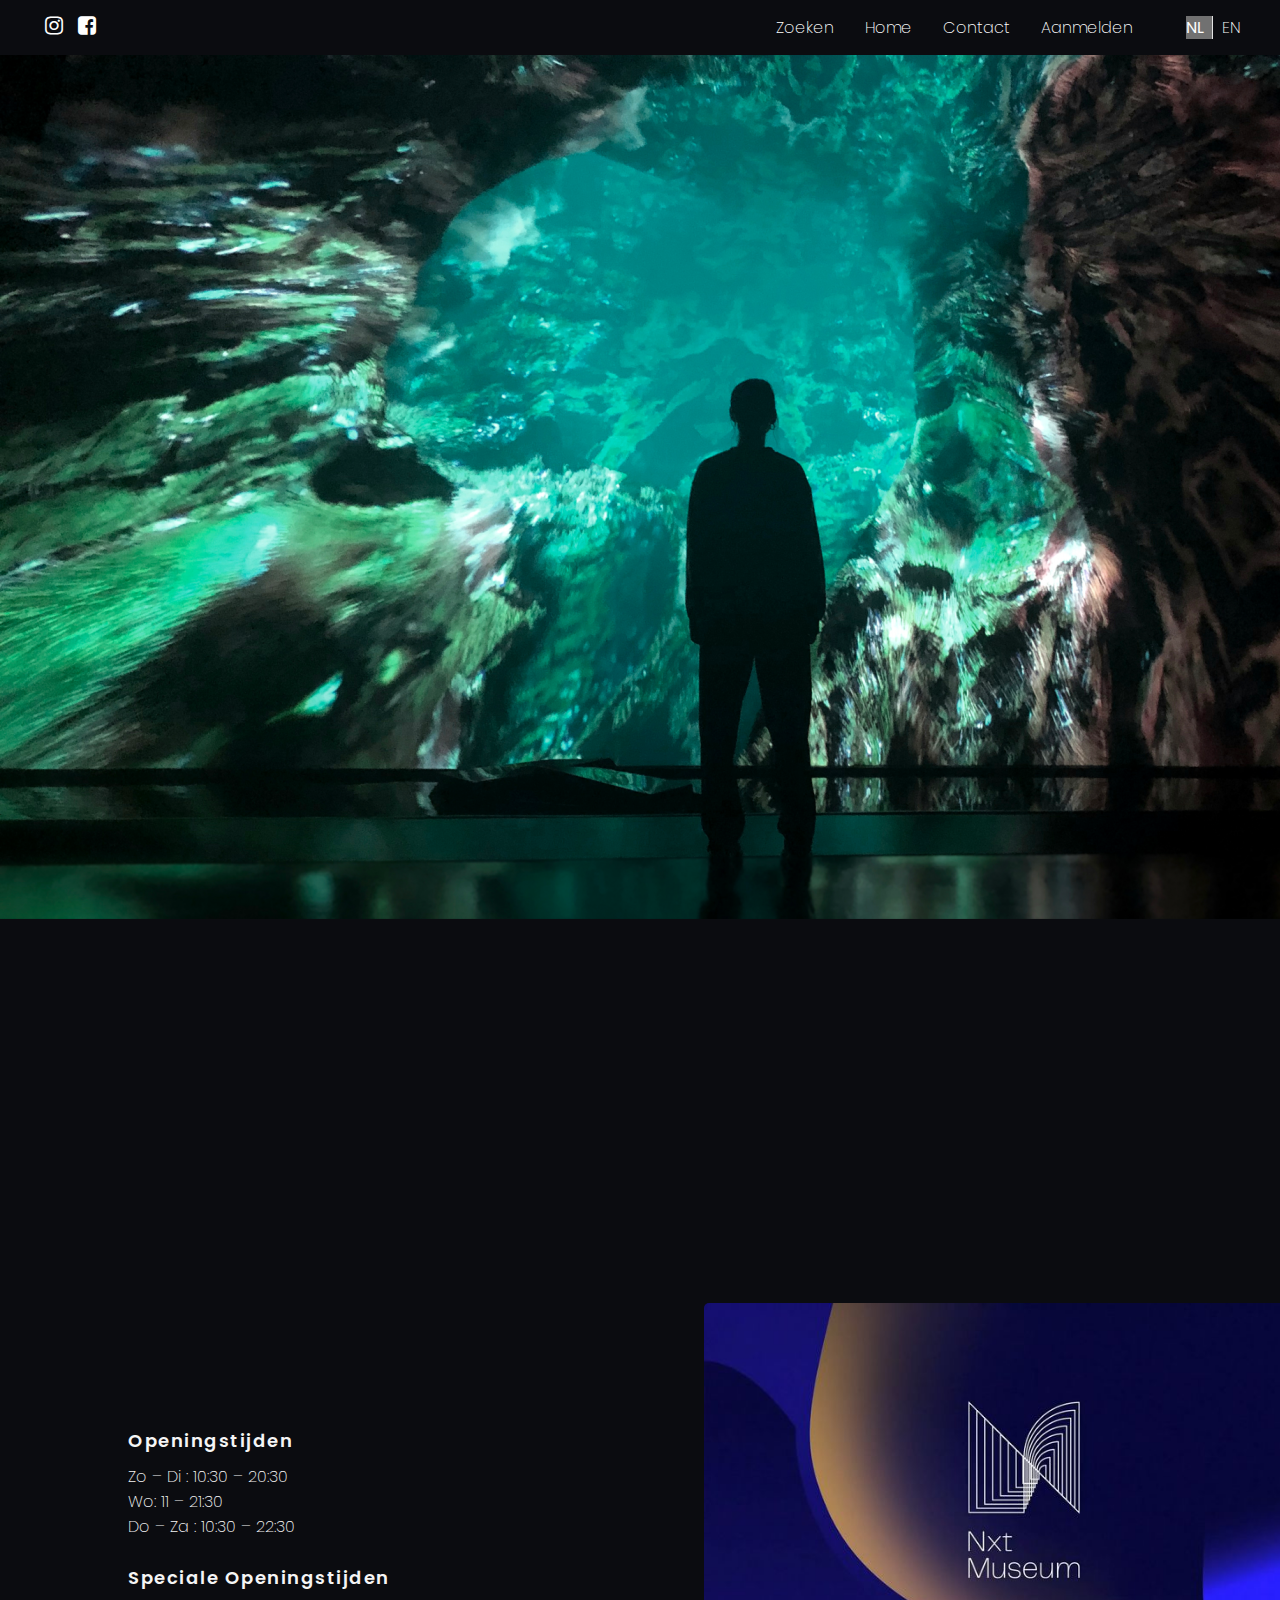
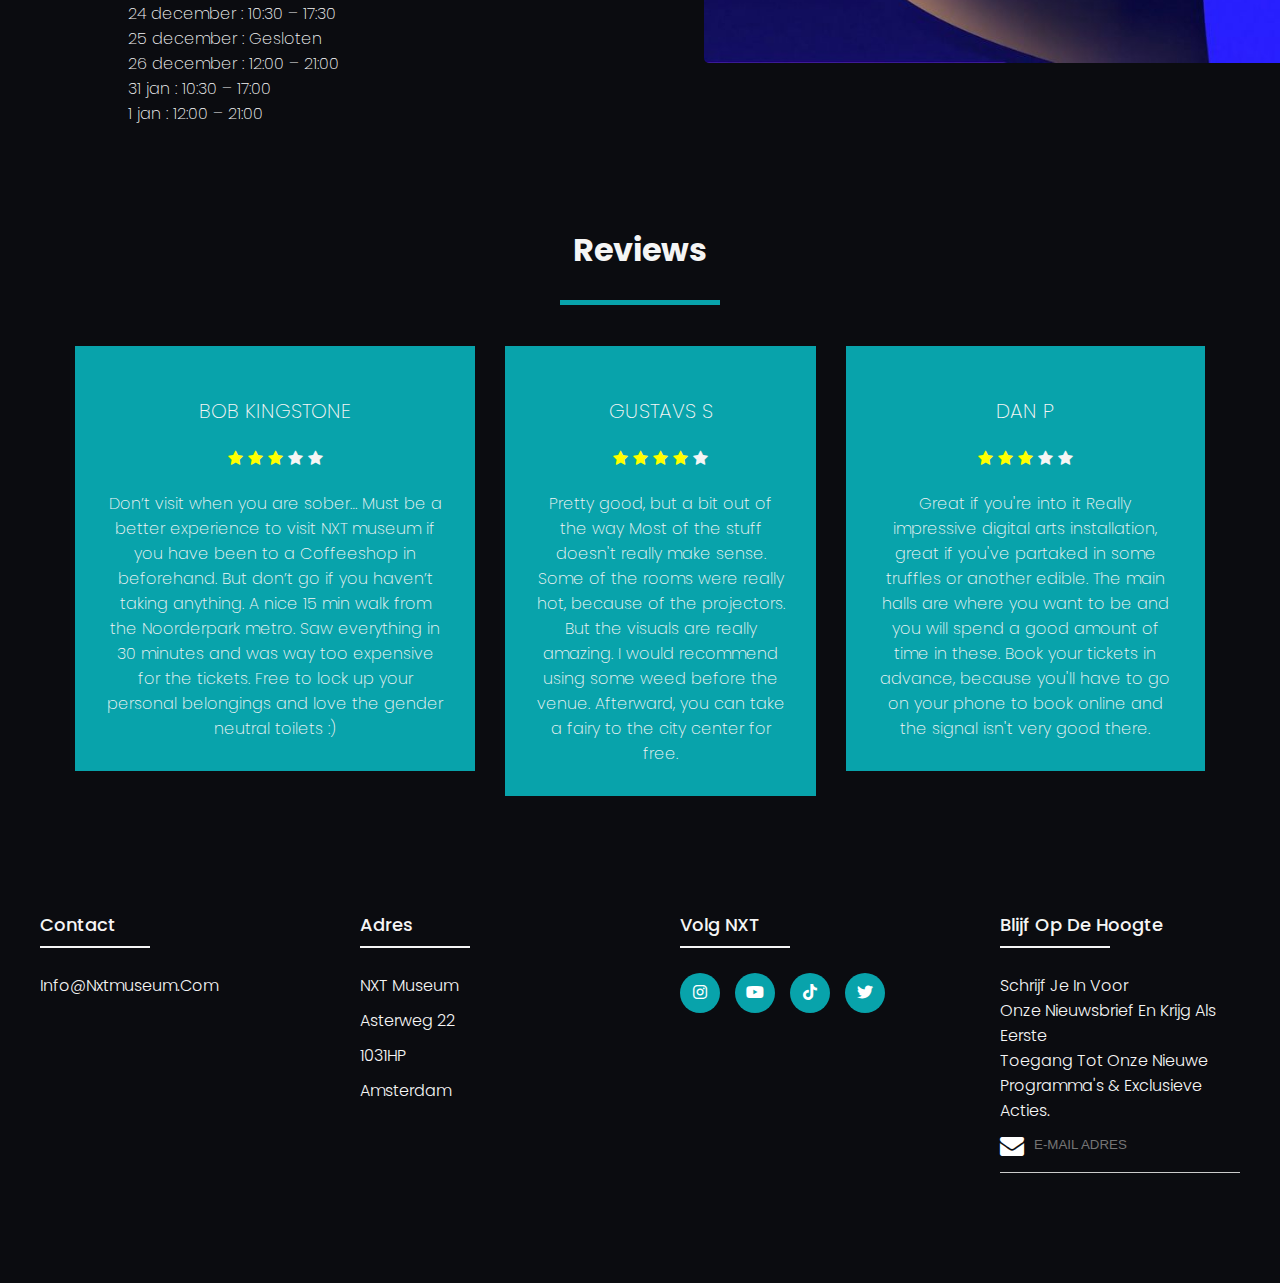
==== web god/index.html @ e5805690 "Reboot_OLD_PROGRESS_AND_NEW" ====
<!DOCTYPE html>
<html lang="en">

<head>
    <meta charset="UTF-8">
    <meta name="viewport" content="width=device-width, initial-scale=1.0">
    <link rel="stylesheet" href="https://cdnjs.cloudflare.com/ajax/libs/font-awesome/4.7.0/css/font-awesome.min.css"
        integrity="sha512-SfTiTlX6kk+qitfevl/7LibUOeJWlt9rbyDn92a1DqWOw9vWG2MFoays0sgObmWazO5BQPiFucnnEAjpAB+/Sw=="
        crossorigin="anonymous" referrerpolicy="no-referrer" />
    <link rel="preconnect" href="https://fonts.googleapis.com">
    <link rel="preconnect" href="https://fonts.gstatic.com" crossorigin>
    <link href="https://fonts.googleapis.com/css2?family=Poppins:wght@100;200;300;400;500&family=Righteous&display=swap"
        rel="stylesheet">
    <script src="https://cdnjs.cloudflare.com/ajax/libs/jquery/3.7.1/jquery.min.js"
        integrity="sha512-v2CJ7UaYy4JwqLDIrZUI/4hqeoQieOmAZNXBeQyjo21dadnwR+8ZaIJVT8EE2iyI61OV8e6M8PP2/4hpQINQ/g=="
        crossorigin="anonymous" referrerpolicy="no-referrer"></script>
    <link rel="stylesheet" href="https://cdnjs.cloudflare.com/ajax/libs/font-awesome/6.5.1/css/all.min.css">
    <link rel="stylesheet" href="https://cdnjs.cloudflare.com/ajax/libs/font-awesome/4.7.0/css/font-awesome.min.css">
    <link rel="stylesheet" href="style.css">

    <title>Navigatie</title>
</head>

<body>
    <header>
        <nav id="taskbar">
            <div class="socials">
                <ul>
                    <li><a href="#"><i class="icon fa fa-instagram" aria-hidden="true"></i></a></li>
                    <li><a href="#"><i class="icon fa fa-facebook-square" aria-hidden="true"></i></a></li>
                </ul>
            </div>
            <div class="menu">
                <ul>
                    <li><a data-lang="0" href="#">Zoeken</a></li>
                    <li><a data-lang="1" href="#">Home</a></li>
                    <li><a data-lang="2" href="#">Contact</a></li>
                    <li><a data-lang="3" href="#">Aanmelden</a></li>
                </ul>
                <div class="language-switcher">
                    <span class="lang active">NL</span>
                    <span class="lang">EN</span>
                </div>
            </div>
        </nav>
        <div id="slideshow">
            <img class="slide" src="img/nxt.jpg" alt="Slide 1">
            <img class="slide" src="img/studioirma_diamondmatrix.jpg" alt="Slide 2">
            <img class="slide" src="img/nxt2.jpg" alt="Slide 3">
            <!-- Add more images as needed -->
        </div>
    </header>
    <section class="geschiedenis">
        <img src="img/Nxt-Museum-Portfolio-1536x864.png" alt="Super coole ruimte kamer aquarium dinges">
        <div class="geschiedenis-tekst">
            <h3>NXT geschiedenis</h3>
            <p>Nxt Museum, opgericht door de jonge ondernemer Merel van Helsdingen, exposeert grootschalige
                kunstinstallaties, die worden ontwikkeld vanuit interdisciplinaire samenwerkingen tussen gevestigde en
                opkomende kunstenaars, ontwerpers, technici, muzikanten en wetenschappers</p>
        </div>
    </section>

    <script src="app.js"></script>
    <section class="tijdeninfo">
        <img id="foto1" src="img/nxt opening.jpg">
        <article class="tijden">
            <h2>Openingstijden </h2>
            <p>
                Zo – Di : 10:30 – 20:30 <br>
                Wo: 11 – 21:30 <br>
                Do – Za : 10:30 – 22:30
            </p> <br>
            <h2>Speciale Openingstijden</h2>
            <p>
                24 december : 10:30 – 17:30<br>
                25 december : Gesloten<br>
                26 december : 12:00 – 21:00<br>
                31 jan : 10:30 – 17:00<br>
                1 jan : 12:00 – 21:00
            </p>
        </article>
    </section>
    <div class="reviews">
        <div class="inner">
            <h1>Reviews</h1>
            <div class="border"></div>

            <section class="reviews-container">
                <div class="row">
                    <div class="col">
                        <div class="review">
                            <div class="name">Bob kingstone</div>
                            <div class="stars">
                                <span class="fa fa-star checked"></span>
                                <span class="fa fa-star checked"></span>
                                <span class="fa fa-star checked"></span>
                                <span class="fa fa-star"></span>
                                <span class="fa fa-star"></span>
                            </div>
                            <p>Don’t visit when you are sober…
                                Must be a better experience to visit NXT museum if you have been to a Coffeeshop in
                                beforehand. But don’t go if you haven’t taking anything. A nice 15 min walk from the
                                Noorderpark metro. Saw everything in 30 minutes and was way too expensive for the
                                tickets.
                                Free to lock up your personal belongings and love the gender neutral toilets :)
                            </p>
                        </div>
                    </div>
                </div>

                <div class="row">
                    <div class="col">
                        <div class="review">
                            <div class="name">Gustavs s </s></div>
                            <div class="stars">
                                <span class="fa fa-star checked"></span>
                                <span class="fa fa-star checked"></span>
                                <span class="fa fa-star checked"></span>
                                <span class="fa fa-star checked"></span>
                                <span class="fa fa-star"></span>
                            </div>
                            <p>Pretty good, but a bit out of the way
                                Most of the stuff doesn't really make sense. Some of the rooms were really hot, because
                                of
                                the projectors. But the visuals are really amazing. I would recommend using some weed
                                before the venue. Afterward, you can take a fairy to the city center for free.</p>
                        </div>
                    </div>
                </div>

                <div class="row">
                    <div class="col">
                        <div class="review">
                            <div class="name">Dan P</div>
                            <div class="stars">
                                <span class="fa fa-star checked"></span>
                                <span class="fa fa-star checked"></span>
                                <span class="fa fa-star checked"></span>
                                <span class="fa fa-star"></span>
                                <span class="fa fa-star"></span>
                            </div>
                            <p>Great if you're into it
                                Really impressive digital arts installation, great if you've partaked in some truffles
                                or another
                                edible. The main halls are where you want to be and you will spend a good amount of time
                                in
                                these. Book your tickets in advance, because you'll have to go on your phone to book
                                online
                                and the signal isn't very good there. </p>
                        </div>
                    </div>
                </div>
            </section>
        </div>
    </div>
    
    <footer class="footer">
        <div class="footer">
            <div class="rowr">
                <div class="footer-col">
                    <h4>Contact</h4>
                    <ul>
                        <li><a href="#">info@nxtmuseum.com</a></li>
                    </ul>
                </div>
                <div class="footer-col">
                    <h4>Adres</h4>
                    <ul>
                        <li><a href="#">NXT Museum</a></li>
                        <li><a href="#">Asterweg 22</a></li>
                        <li><a href="#">1031HP</a></li>
                        <li><a href="#">Amsterdam</a></li>
                    </ul>
                </div>
                <div class="footer-col">
                    <h4>Volg NXT </h4>
                    <div class="social-links">
                        <a href="https://www.instagram.com/nxtmuseum/" target="_blank"> <i
                                class="fab  fa-instagram"></i></a>
                        <a href="https://www.youtube.com/channel/UC1Afhs22rJqLfblV4GOpFTA" target="_blank"> <i
                                class="fab fa-youtube"></i></a>
                        <a href="https://www.tiktok.com/@nxtmuseum?" target="_blank"> <i class="fab fa-tiktok"></i></a>
                        <a href="https://twitter.com/nxtmuseum" target="_blank"> <i class="fab fa-twitter"></i></a>
                    </div>
                </div>
                <div class="footer-col">
                    <h4>Blijf op de hoogte</h4>
                    <ul>
                        <li><a href="#">Schrijf je in voor <br>
                                onze nieuwsbrief en krijg als eerste <br>
                                toegang tot onze nieuwe
                                programma's & exclusieve acties.</a></li>
                        <form>
                            <i style="font-size:24px" class="fa">&#xf0e0;</i>
                            <input type="email" placeholder="E-MAIL ADRES" required>
                        </form>
                    </ul>
                </div>
            </div>
        </div>
        
    </footer>
</body>



</html>
---- web god/style.css ----
* {
    padding: 0;
    margin: 0;
    box-sizing: border-box;
}
body {
    font-family: 'Poppins', sans-serif;
    font-weight: 200;
    background-color: #0B0C10;
}
  #slideshow {
    max-width: 100%;
    margin: 0;
    width: 100%;
  }
  
  .slide {
    display: none;
    width: 100%;
    height: 500px;
  }
nav {
    width: 100%;
    display: flex;
    justify-content: space-between;
    align-items: center;
    background-color: #0B0C10;
    padding: 10px 40px;
    
}
.menu {
    display: flex; 
    align-items: center;
}
.socials li,
.menu li {
    display: inline-block;
    list-style: none;
    margin: 5px;
}
.menu li a {
    text-decoration: none;
    font-size: 16px;
    color: #fff;
    cursor: pointer;
    padding: 4px 8px;
    border-radius: 3px;
    transition: background-color .1s ease-in-out;
}
.menu li a:hover {
    background-color: #2a4c89;
}
.icon {
    font-size: 21px;
    color: #fff;
    cursor: pointer;
}
.language-switcher {
    margin-left: 40px;
    color: #fff;
}
.language-switcher span.active {
    font-weight: 400;
}
.language-switcher span {
    cursor: pointer;
}
.language-switcher span:nth-child(1) {
   border-right: 1px solid rgb(227, 227, 227);
   padding-right: 8px;
   margin-right: 4px;
}
.content {
    padding: 100px 0;
    margin: 50px auto 0 auto;
    width: 80%;
    background-color: #45a29e;
  }
  .sticky {
    position: fixed;
    top: 0;
    width: 100%;
  }
  
  .progress-bar {
    width: 0;
    height: 3px;
    background-color: #45a29e
    ; 
    position: fixed;
    top: 50px;
    left: 0;
    z-index: 1000;
    transition: width 0.3s ease;
}
* {box-sizing:border-box}
.slideshow-container {
  max-width: 1000px;
  position: relative;
  margin: auto;
}
.mySlides {
  display: none;
}
.prev, .next {
  cursor: pointer;
  position: absolute;
  top: 50%;
  width: auto;
  margin-top: -22px;
  padding: 16px;
  color: white;
  font-weight: bold;
  font-size: 18px;
  transition: 0.6s ease;
  border-radius: 0 3px 3px 0;
  user-select: none;
}
.next {
  right: 0;
  border-radius: 3px 0 0 3px;
}
.prev:hover, .next:hover {
  background-color: rgba(0,0,0,0.8);
}
.text {
  color: #f2f2f2;
  font-size: 15px;
  padding: 8px 12px;
  position: absolute;
  bottom: 8px;
  width: 100%;
  text-align: center;
}
.numbertext {
  color: #f2f2f2;
  font-size: 12px;
  padding: 8px 12px;
  position: absolute;
  top: 0;
}
.dot {
  cursor: pointer;
  height: 15px;
  width: 15px;
  margin: 0 2px;
  background-color: #bbb;
  border-radius: 50%;
  display: inline-block;
  transition: background-color 0.6s ease;
}
.active, .dot:hover {
  background-color: #717171;
}
.fade {
  animation-name: fade;
  animation-duration: 1.5s;
}
@keyframes fade {
  from {opacity: .4}
  to {opacity: 1}
}

.tijden {
  margin-left: 10vw;
  width: 100%;
  margin-top: -19vw;
  color: whitesmoke;
}

.tijden h2 {
  font-size: 18px;
  letter-spacing: 1.5px;
  font-weight: 600;
  margin-bottom: 10px;
  color: whitesmoke;
}

#foto1 {
  height: 40vb;
  margin-left: 55vw;
  margin-top: 30vw;
  border-radius: 5px;
  cursor: pointer;
  transition: 0.3s;
}

.slideshow-container {
  background-color: white;
}

.reviews{
  padding: 40px 0;
  text-align: center;
  color: whitesmoke;
  text-align: center;
  margin-top: 60px;
}

.inner{
  max-width: 1200px;
  margin: auto;
  overflow: hidden;
  padding: 0 20px;
}

.border{
  width: 160px;
  height: 5px;
  background:hwb(183 3% 33%);
  margin: 26px auto;
}

.row{
  display: flex;
  flex-wrap: wrap;
  justify-content: center;
}

.col{
  box-sizing: border-box;
  padding: 15px;
}

.review{
  background:  hwb(183 3% 33%);
  padding: 30px;
}

.name{
  font-size: 20px;
  text-transform: uppercase;
  margin: 20px 0;
}

.stars{
  margin-bottom: 20px;
}

.reviews-container{
  display: flex;
  justify-content: space-evenly;
  flex-direction: row;
}

.checked {
  color: yellow;
}

.footer {
    background-color: (0 0% 100% / 0.958);
    padding: 30px 0;
    width: 100%;
}

.footer-col {
    width: 25%;
    padding: 0 40px;
    bottom: 0;
    left: 0;
}

.footer-col h4 {
    font-size: 18px;
    color: whitesmoke;
    text-transform: capitalize;
    margin-bottom: 35px;
    font-weight: 500;
    position: relative;
}

.footer-col h4::before {
    content: '';
    position: absolute;
    left: 0;
    bottom: -10px;
    background-color: whitesmoke;
    height: 2px;
    box-sizing: border-box;
    width: 110px;
}

.footer-col ul li:not(:last-child) {
    margin-bottom: 10px;
}

.footer-col ul li a {
    font-size: 16px;
    text-transform: capitalize;
    color: white;
    text-decoration: none;
    font-weight: 300;
    color: whitesmoke;
    display: block;
    transition: all 0.3s ease;
}

.footer-col ul li a:hover {
    color: hwb(183 3% 33%);
    padding-left: 8px;
}

.footer-col .social-links a {
    display: inline-block;
    height: 40px;
    width: 40px;
    background-color: hwb(183 3% 33%);
    margin: 0 10px 10px 0;
    text-align: center;
    line-height: 40px;
    border-radius: 50%;
    color: white;
    transition: all 0.5s ease;
}

.footer-col .social-links a:hover {
    color: #33cccc;
}

.rowr {
    display: flex;
    flex-wrap: wrap;
}

form {
    padding-bottom: 15px;
    display: flex;
    align-items: center;
    justify-content: space-between;
    border-bottom: 1px solid whitesmoke;
    margin-bottom: 50px;
}

form input {
    width: 100%;
    background: transparent;
    color: #ffffffc5;
    border: 0;
    outline: none;
}

form {
    padding-bottom: 15px;
    display: flex;
    align-items: center;
    justify-content: space-between;
    border-bottom: 1px solid #ccc;
    margin-bottom: 50px;
}

form .fa {
    font-size: 18px;
    margin-right: 10px;
    color: white;
}

div ul {
    list-style: none;
}

.geschiedenis{
    display: grid;
    grid-template-columns: repeat(2,1fr);
    align-items: center;
    gap: 5rem;
}

.geschiedenis-text h3{
    font-size: 22px;
    font-weight: 800;
    text-transform: uppercase;
    letter-spacing: 4px;
    margin-bottom: 20px;
    line-height: 1.2;
    margin-top: 150px;
}

.geschiedenis-text p{
    font-weight: 500;
    line-height: 20px;
    border-radius: 10px;
}
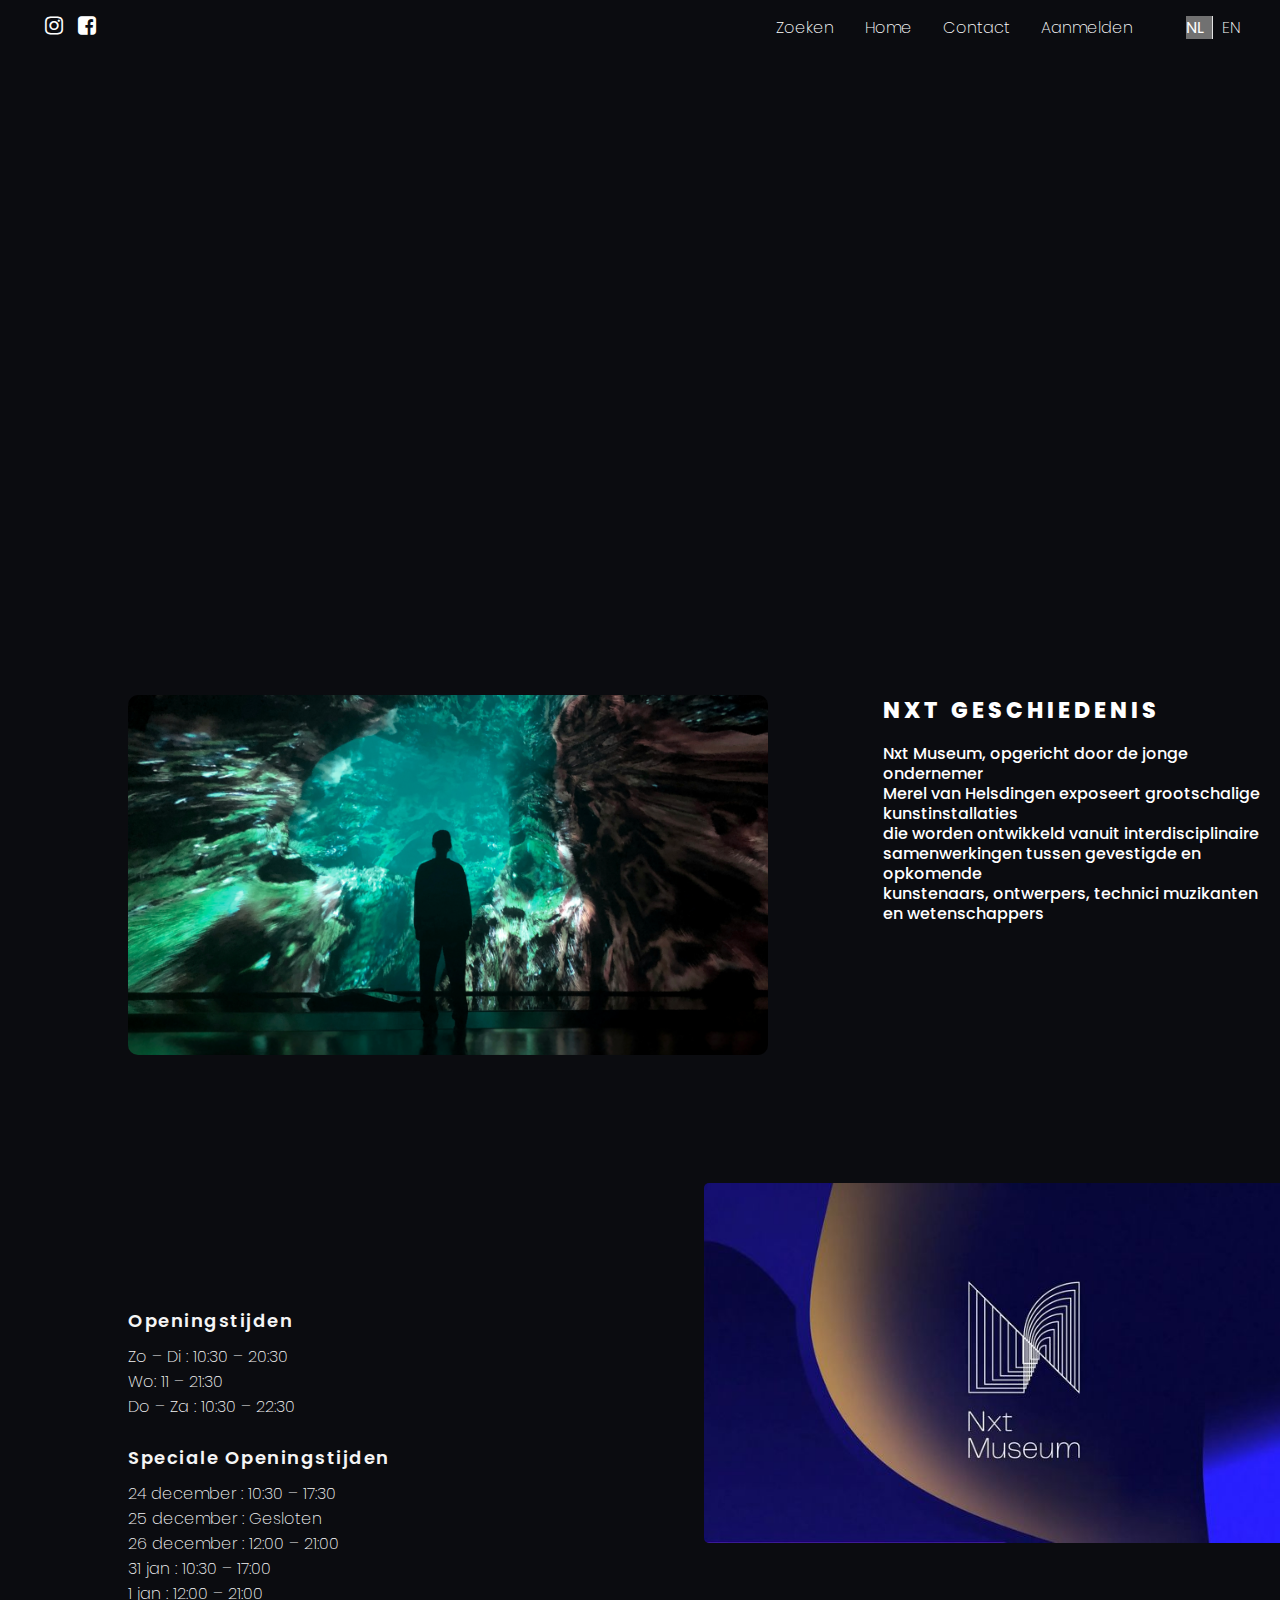
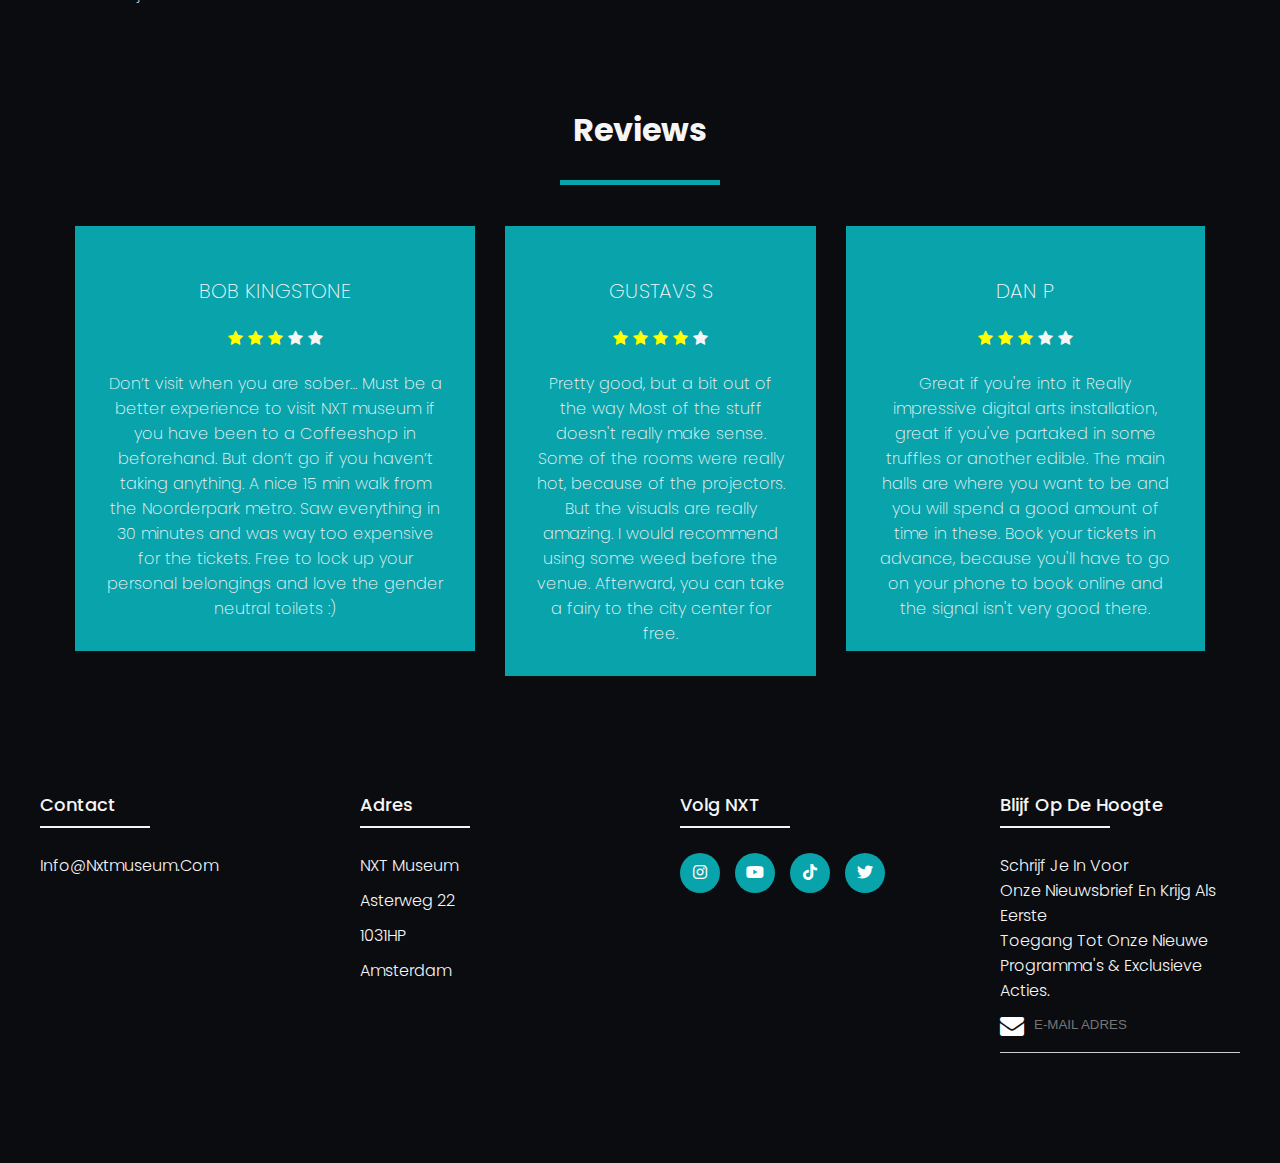
==== commit 1de98c00: "nxt_Geschiedenis" ====
--- a/web god/index.html
+++ b/web god/index.html
@@ -51,12 +51,14 @@
         </div>
     </header>
     <section class="geschiedenis">
-        <img src="img/Nxt-Museum-Portfolio-1536x864.png" alt="Super coole ruimte kamer aquarium dinges">
+        <img id="foto2" src="img/Nxt-Museum-Portfolio-1536x864.png" alt="Super coole ruimte kamer aquarium dinges">
         <div class="geschiedenis-tekst">
             <h3>NXT geschiedenis</h3>
-            <p>Nxt Museum, opgericht door de jonge ondernemer Merel van Helsdingen, exposeert grootschalige
-                kunstinstallaties, die worden ontwikkeld vanuit interdisciplinaire samenwerkingen tussen gevestigde en
-                opkomende kunstenaars, ontwerpers, technici, muzikanten en wetenschappers</p>
+            <p>Nxt Museum, opgericht door de jonge ondernemer<br> Merel van Helsdingen
+                 exposeert grootschalige kunstinstallaties<br> die worden ontwikkeld vanuit interdisciplinaire<br> samenwerkingen
+             tussen gevestigde en
+                opkomende<br> kunstenaars, ontwerpers, technici
+                 muzikanten <br>en wetenschappers</p>
         </div>
     </section>
 
--- a/web god/style.css
+++ b/web god/style.css
@@ -179,7 +179,7 @@
 #foto1 {
   height: 40vb;
   margin-left: 55vw;
-  margin-top: 30vw;
+  margin-top: 10vw;
   border-radius: 5px;
   cursor: pointer;
   transition: 0.3s;
@@ -363,20 +363,31 @@
     grid-template-columns: repeat(2,1fr);
     align-items: center;
     gap: 5rem;
-}
-
-.geschiedenis-text h3{
+    color: white;
+}
+
+.geschiedenis-tekst h3{
     font-size: 22px;
     font-weight: 800;
     text-transform: uppercase;
     letter-spacing: 4px;
     margin-bottom: 20px;
     line-height: 1.2;
-    margin-top: 150px;
-}
-
-.geschiedenis-text p{
+    margin-top: 40vw;
+    margin-left: 35px;
+}
+
+.geschiedenis-tekst p{
     font-weight: 500;
     line-height: 20px;
     border-radius: 10px;
+    margin-left: 35px;
+}
+
+#foto2 {
+  height: 40vb;
+  border-radius: 10px;
+  cursor: pointer;
+  margin-left: 10vw;
+  margin-top: 50vw;
 }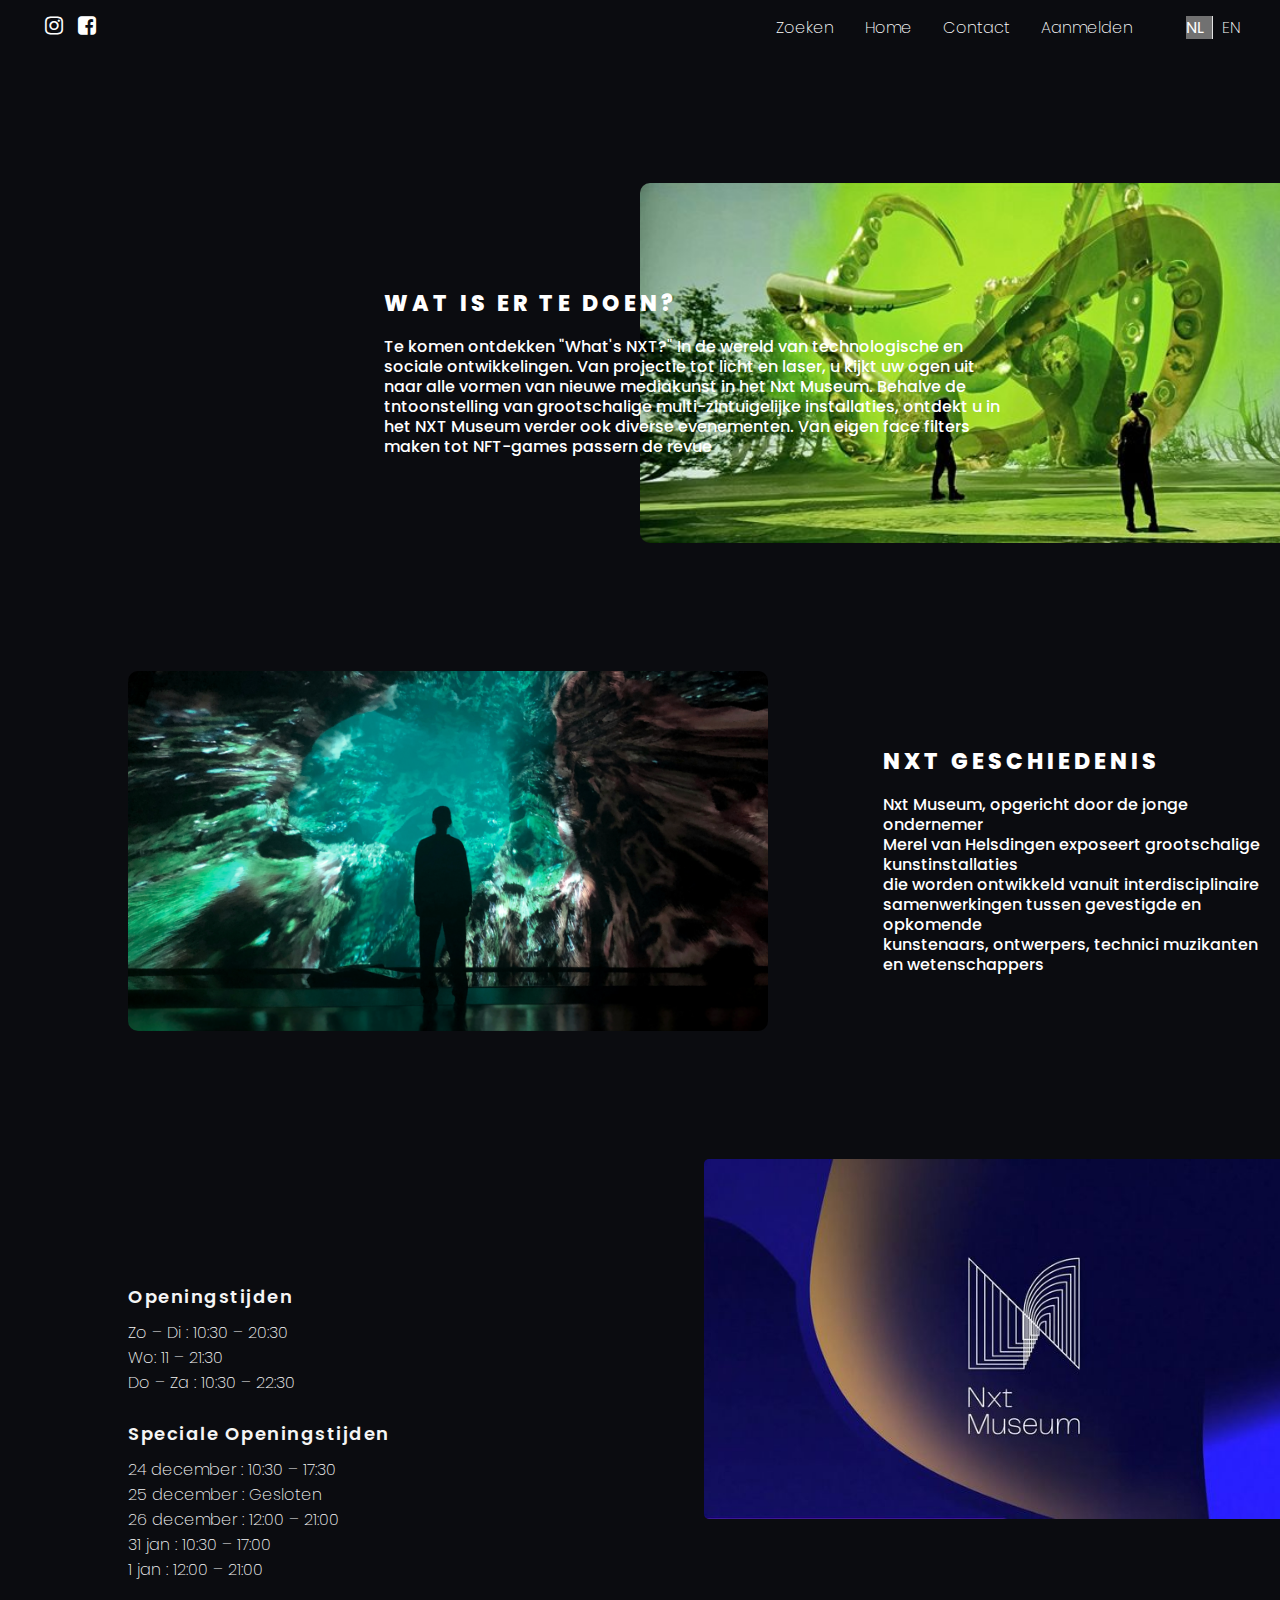
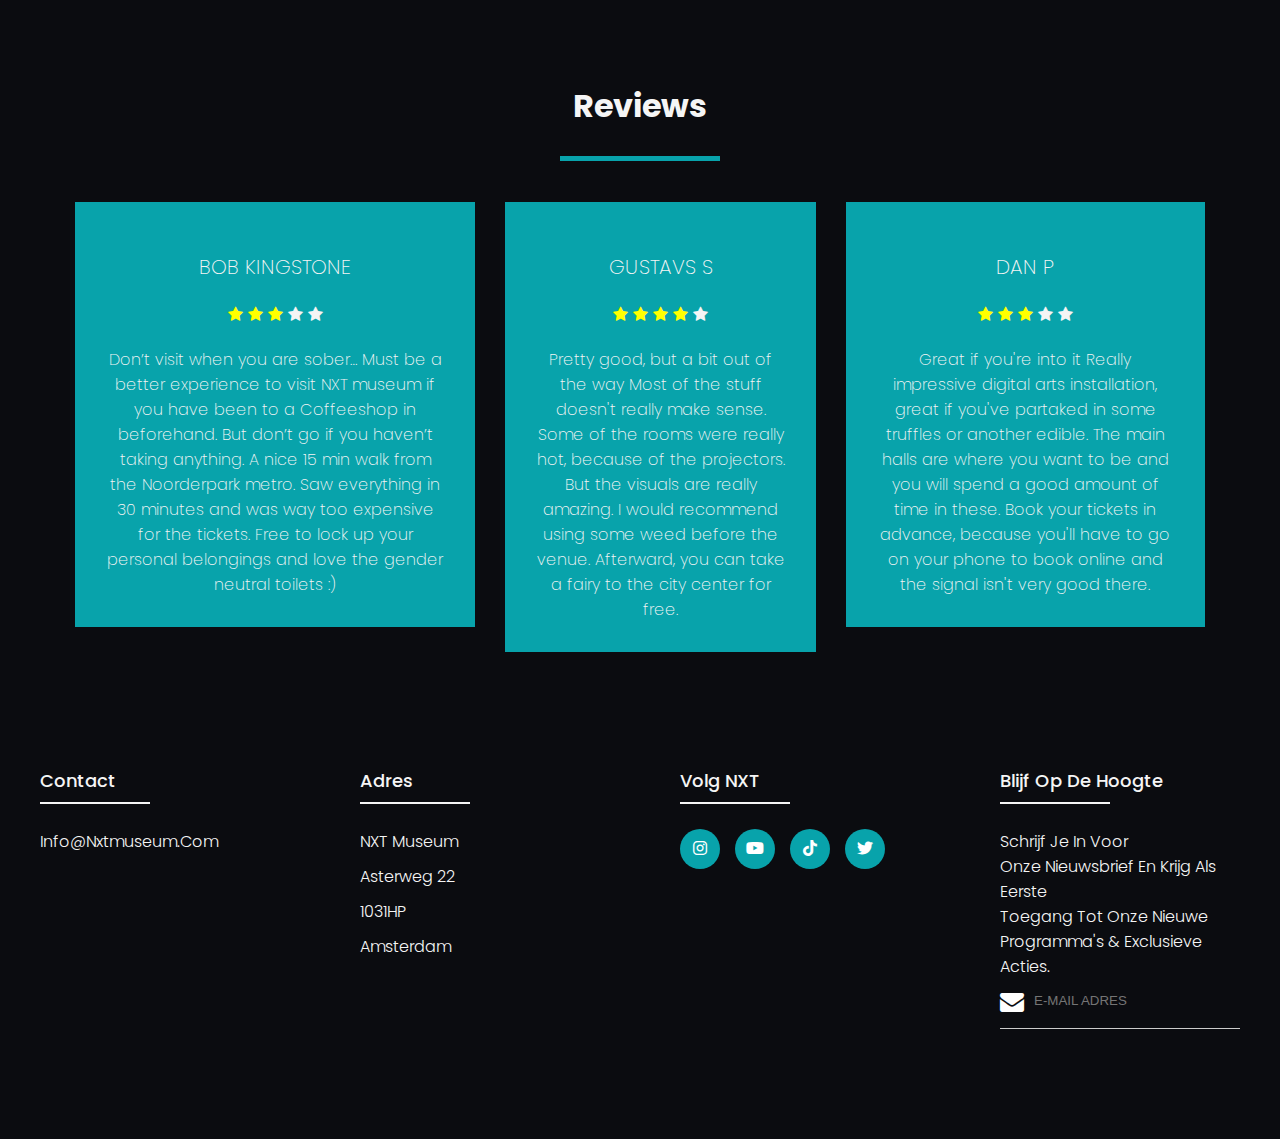
==== commit 78bbaba7: "about_us" ====
--- a/web god/index.html
+++ b/web god/index.html
@@ -50,6 +50,22 @@
             <!-- Add more images as needed -->
         </div>
     </header>
+<section class="info">
+    <img id=foto3 src="img/1_libby_heaney_q_is_for_climate_2023_at_nxt_museum_hero.jpg" alt="octopus in het groen">
+    <div class="Info-text">
+        <h3>Wat is er te doen?</h3>
+        <p>Te komen ontdekken "What's NXT?" In de wereld van technologische en <br>
+            sociale ontwikkelingen. Van projectie tot licht en laser, u kijkt uw ogen uit <br>
+            naar alle vormen van nieuwe mediakunst in het Nxt Museum. Behalve de <br>
+            tntoonstelling van grootschalige multi-zintuigelijke installaties, ontdekt u in <br>
+            het NXT Museum verder ook diverse evenementen. Van eigen face filters <br>
+            maken tot NFT-games passern de revue</p>
+    </div>
+</section>
+
+
+
+
     <section class="geschiedenis">
         <img id="foto2" src="img/Nxt-Museum-Portfolio-1536x864.png" alt="Super coole ruimte kamer aquarium dinges">
         <div class="geschiedenis-tekst">
--- a/web god/style.css
+++ b/web god/style.css
@@ -7,6 +7,7 @@
     font-family: 'Poppins', sans-serif;
     font-weight: 200;
     background-color: #0B0C10;
+    color: white;
 }
   #slideshow {
     max-width: 100%;
@@ -373,8 +374,8 @@
     letter-spacing: 4px;
     margin-bottom: 20px;
     line-height: 1.2;
-    margin-top: 40vw;
     margin-left: 35px;
+    margin-top: 150PX;
 }
 
 .geschiedenis-tekst p{
@@ -389,5 +390,38 @@
   border-radius: 10px;
   cursor: pointer;
   margin-left: 10vw;
-  margin-top: 50vw;
-}+  margin-top: 10vw;
+}
+
+#foto3 {
+  height: 40vb;
+  border-radius: 10px;
+  cursor: pointer;
+  margin-left: 50vw;
+  margin-top: 10vw;
+}
+
+.info{
+  display: grid;
+  grid-template-columns: repeat(2,1fr);
+  align-items: center;
+  gap: 5rem;
+}
+
+.Info-text h3{
+  font-size: 22px;
+  font-weight: 800;
+  text-transform: uppercase;
+  letter-spacing: 4px;
+  margin-bottom: 20px;
+  line-height: 1.2;
+  margin-top: 150px;
+  margin-left:-90vw;
+}
+
+.Info-text p{
+  font-weight: 500;
+  line-height: 20px;
+  border-radius: 10px;
+  margin-left: -90vw;
+} 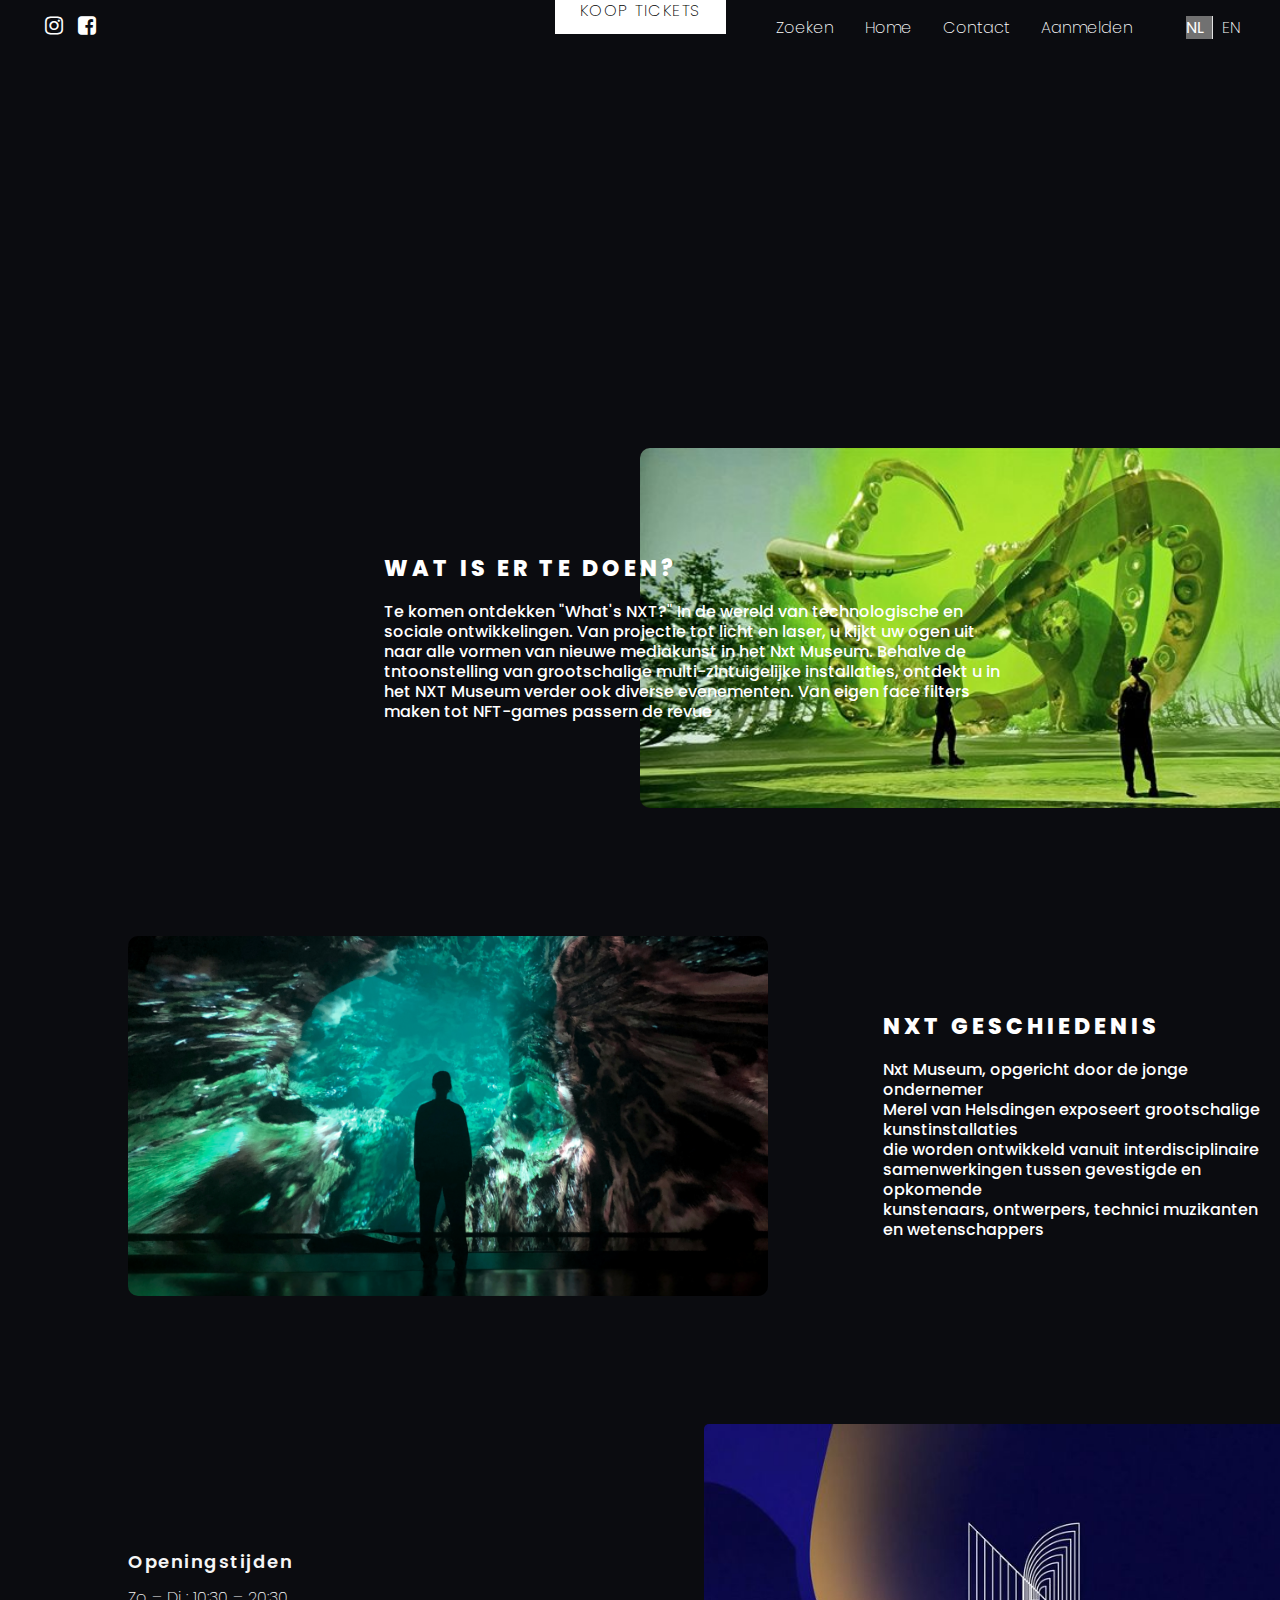
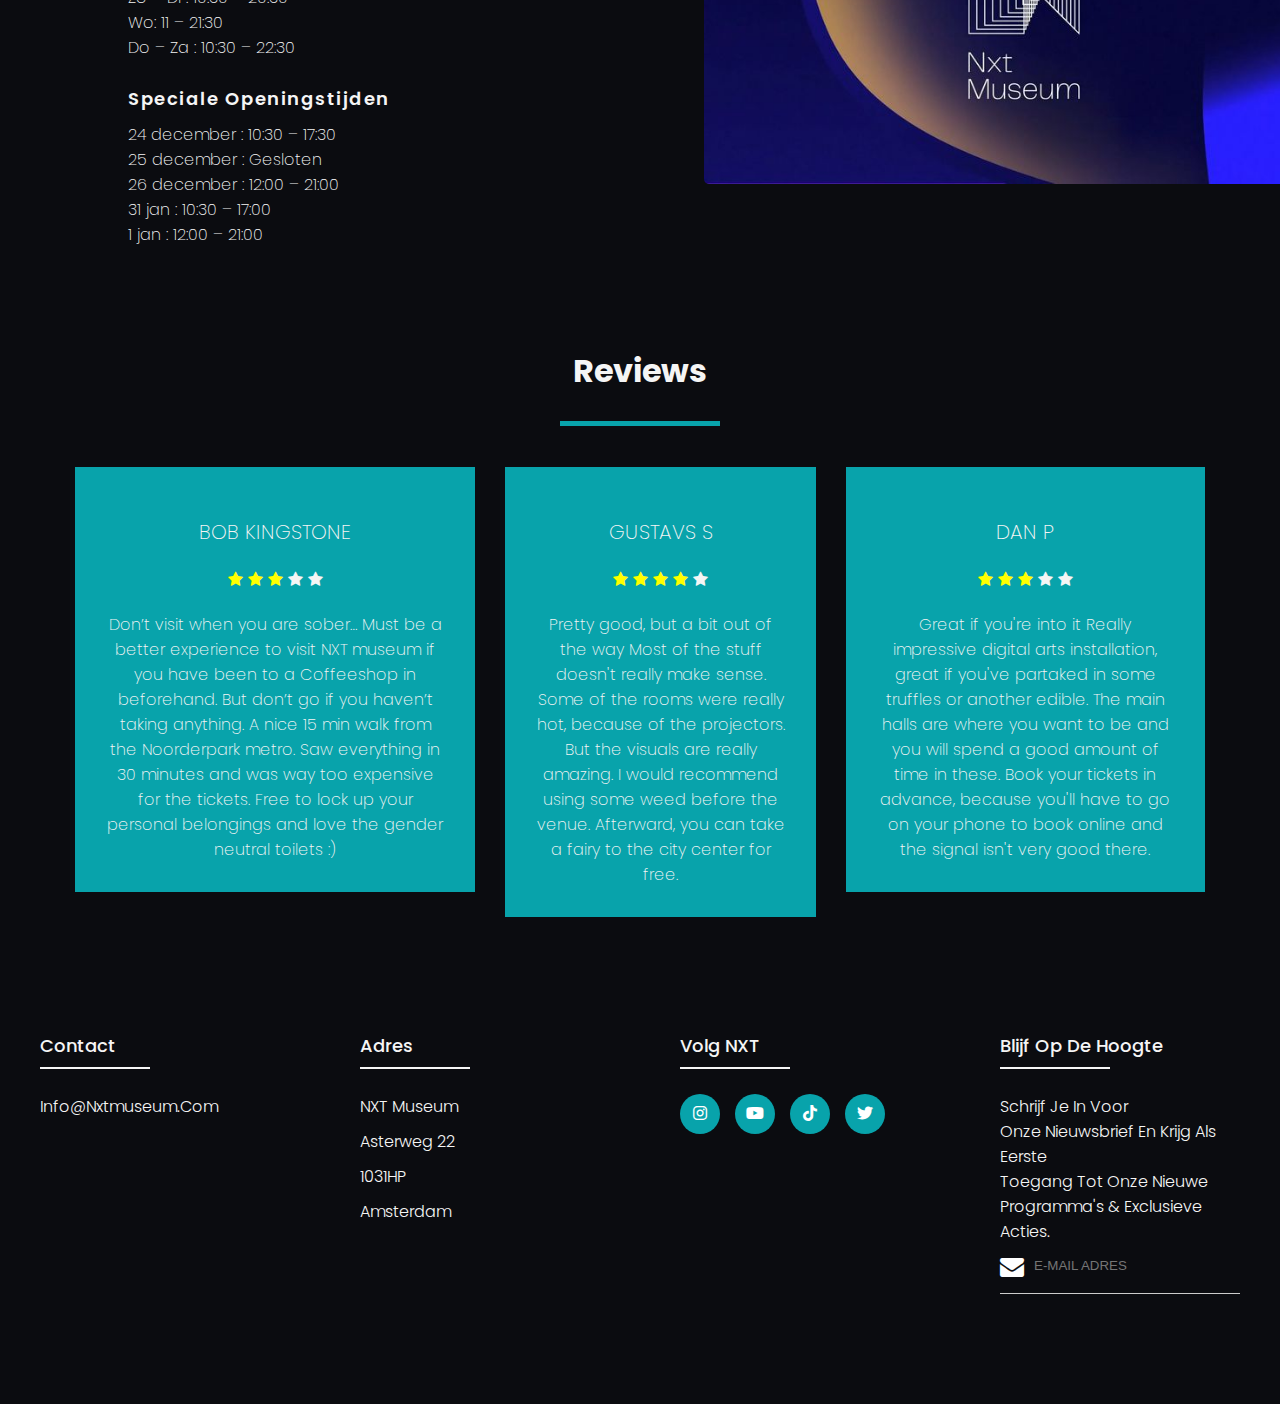
==== commit db7dd98e: "END" ====
--- a/web god/index.html
+++ b/web god/index.html
@@ -43,25 +43,42 @@
                 </div>
             </div>
         </nav>
-        <div id="slideshow">
-            <img class="slide" src="img/nxt.jpg" alt="Slide 1">
-            <img class="slide" src="img/studioirma_diamondmatrix.jpg" alt="Slide 2">
-            <img class="slide" src="img/nxt2.jpg" alt="Slide 3">
-            <!-- Add more images as needed -->
-        </div>
+       
+        <section class="slideshow">
+            <div id="slideshow">
+                <img class="slide" src="img/nxt.jpg" alt="Slide 1">
+                <img class="slide" src="img/studioirma_diamondmatrix.jpg" alt="Slide 2">
+                <img class="slide" src="img/nxt2.jpg" alt="Slide 3">
+                
+            </div>
+
+            <article class="NXT">
+
+                <h1>Wat is NXT?</h1>
+                <p>NXT Museum is het eerste museum in Nederland dat zich volledig richt op mediakunst. We exposeren
+                    kunstwerken die gebruik maken van moderne technologieën van het heden en van de toekomst. Omdat
+                    kunst de tijdsgeest weerspiegelt, geloven wij dat de meest innovatieve kunst ons de mogelijkheid
+                    geeft om op de impact van technologische ontwikkelingen te reflecteren. Een moment van bezinning in
+                    een realiteit die alsmaar sneller doorontwikkelt.</p>
+                <a href="https://tickets.nxtmuseum.com/nl/tickets?_gl=1*g7lu0y*_ga*MzYwNDQ5MDMwLjE3MDA2NTAwNjc.*_ga_FL5TDXMYGX*MTcwMTg2MDQ2Ni4xMS4xLjE3MDE4NjA0ODcuMC4wLjA.*_fplc*QngzT0FKSER4U3ElMkIlMkZCWTdXTWdMNHFGd1h3QVppZEtROU1zaGVqdHRZTm9oU281ZENMbnRNeGU4WXJiZkFHJTJGVU40M2ozQ3BkOXBEMjhuM1pCb2lYMlYzUDA1b2lvbTI5NjhkMTNTRDVzeWsxNkFQZFdMbzZtVFloeGE0TlJnJTNEJTNE"
+                    class="button">Koop tickets</a>
+            </article>
+        </section>
+        
+
     </header>
-<section class="info">
-    <img id=foto3 src="img/1_libby_heaney_q_is_for_climate_2023_at_nxt_museum_hero.jpg" alt="octopus in het groen">
-    <div class="Info-text">
-        <h3>Wat is er te doen?</h3>
-        <p>Te komen ontdekken "What's NXT?" In de wereld van technologische en <br>
-            sociale ontwikkelingen. Van projectie tot licht en laser, u kijkt uw ogen uit <br>
-            naar alle vormen van nieuwe mediakunst in het Nxt Museum. Behalve de <br>
-            tntoonstelling van grootschalige multi-zintuigelijke installaties, ontdekt u in <br>
-            het NXT Museum verder ook diverse evenementen. Van eigen face filters <br>
-            maken tot NFT-games passern de revue</p>
-    </div>
-</section>
+    <section class="info">
+        <img id=foto3 src="img/1_libby_heaney_q_is_for_climate_2023_at_nxt_museum_hero.jpg" alt="octopus in het groen">
+        <div class="Info-text">
+            <h3>Wat is er te doen?</h3>
+            <p>Te komen ontdekken "What's NXT?" In de wereld van technologische en <br>
+                sociale ontwikkelingen. Van projectie tot licht en laser, u kijkt uw ogen uit <br>
+                naar alle vormen van nieuwe mediakunst in het Nxt Museum. Behalve de <br>
+                tntoonstelling van grootschalige multi-zintuigelijke installaties, ontdekt u in <br>
+                het NXT Museum verder ook diverse evenementen. Van eigen face filters <br>
+                maken tot NFT-games passern de revue</p>
+        </div>
+    </section>
 
 
 
@@ -71,10 +88,11 @@
         <div class="geschiedenis-tekst">
             <h3>NXT geschiedenis</h3>
             <p>Nxt Museum, opgericht door de jonge ondernemer<br> Merel van Helsdingen
-                 exposeert grootschalige kunstinstallaties<br> die worden ontwikkeld vanuit interdisciplinaire<br> samenwerkingen
-             tussen gevestigde en
+                exposeert grootschalige kunstinstallaties<br> die worden ontwikkeld vanuit interdisciplinaire<br>
+                samenwerkingen
+                tussen gevestigde en
                 opkomende<br> kunstenaars, ontwerpers, technici
-                 muzikanten <br>en wetenschappers</p>
+                muzikanten <br>en wetenschappers</p>
         </div>
     </section>
 
@@ -171,7 +189,7 @@
             </section>
         </div>
     </div>
-    
+
     <footer class="footer">
         <div class="footer">
             <div class="rowr">
@@ -216,7 +234,7 @@
                 </div>
             </div>
         </div>
-        
+
     </footer>
 </body>
 
--- a/web god/style.css
+++ b/web god/style.css
@@ -3,22 +3,26 @@
     margin: 0;
     box-sizing: border-box;
 }
+
 body {
     font-family: 'Poppins', sans-serif;
     font-weight: 200;
     background-color: #0B0C10;
     color: white;
+    scroll-behavior: smooth;
 }
   #slideshow {
     max-width: 100%;
-    margin: 0;
+    margin-top: -30vw;
     width: 100%;
   }
   
   .slide {
     display: none;
     width: 100%;
-    height: 500px;
+    height: 600px;
+    margin-top: 30vw;
+    background-repeat: repeat;
   }
 nav {
     width: 100%;
@@ -424,4 +428,46 @@
   line-height: 20px;
   border-radius: 10px;
   margin-left: -90vw;
-} +} 
+
+.NXT {
+  width: 50%;
+  margin: auto;
+  text-align: center;
+  transform: translate(0vh, 25vh);
+  margin-bottom: 25vw;
+ 
+}
+
+.NXT h1 {
+  display: flex;
+  justify-content: center;
+  font-size: 36px;
+  color: white;
+  letter-spacing: 1.5px;
+  font-weight: 600;
+  margin-top: -45vw;
+ 
+}
+
+.NXT p {
+  font-size: 18px;
+  color: whitesmoke;
+  line-height: 1.5;
+  margin-bottom: 50px;
+}
+
+.NXT .button {
+  color: black;
+  padding: 12px 25px;
+  letter-spacing: 1.5px;
+  text-transform: uppercase;
+  text-decoration: none;
+  background-color: white;
+  margin-bottom: 20px;
+}
+
+.NXT .button:hover {
+  background-color: hwb(183 3% 33%);
+  transition: 0.5s ease;
+}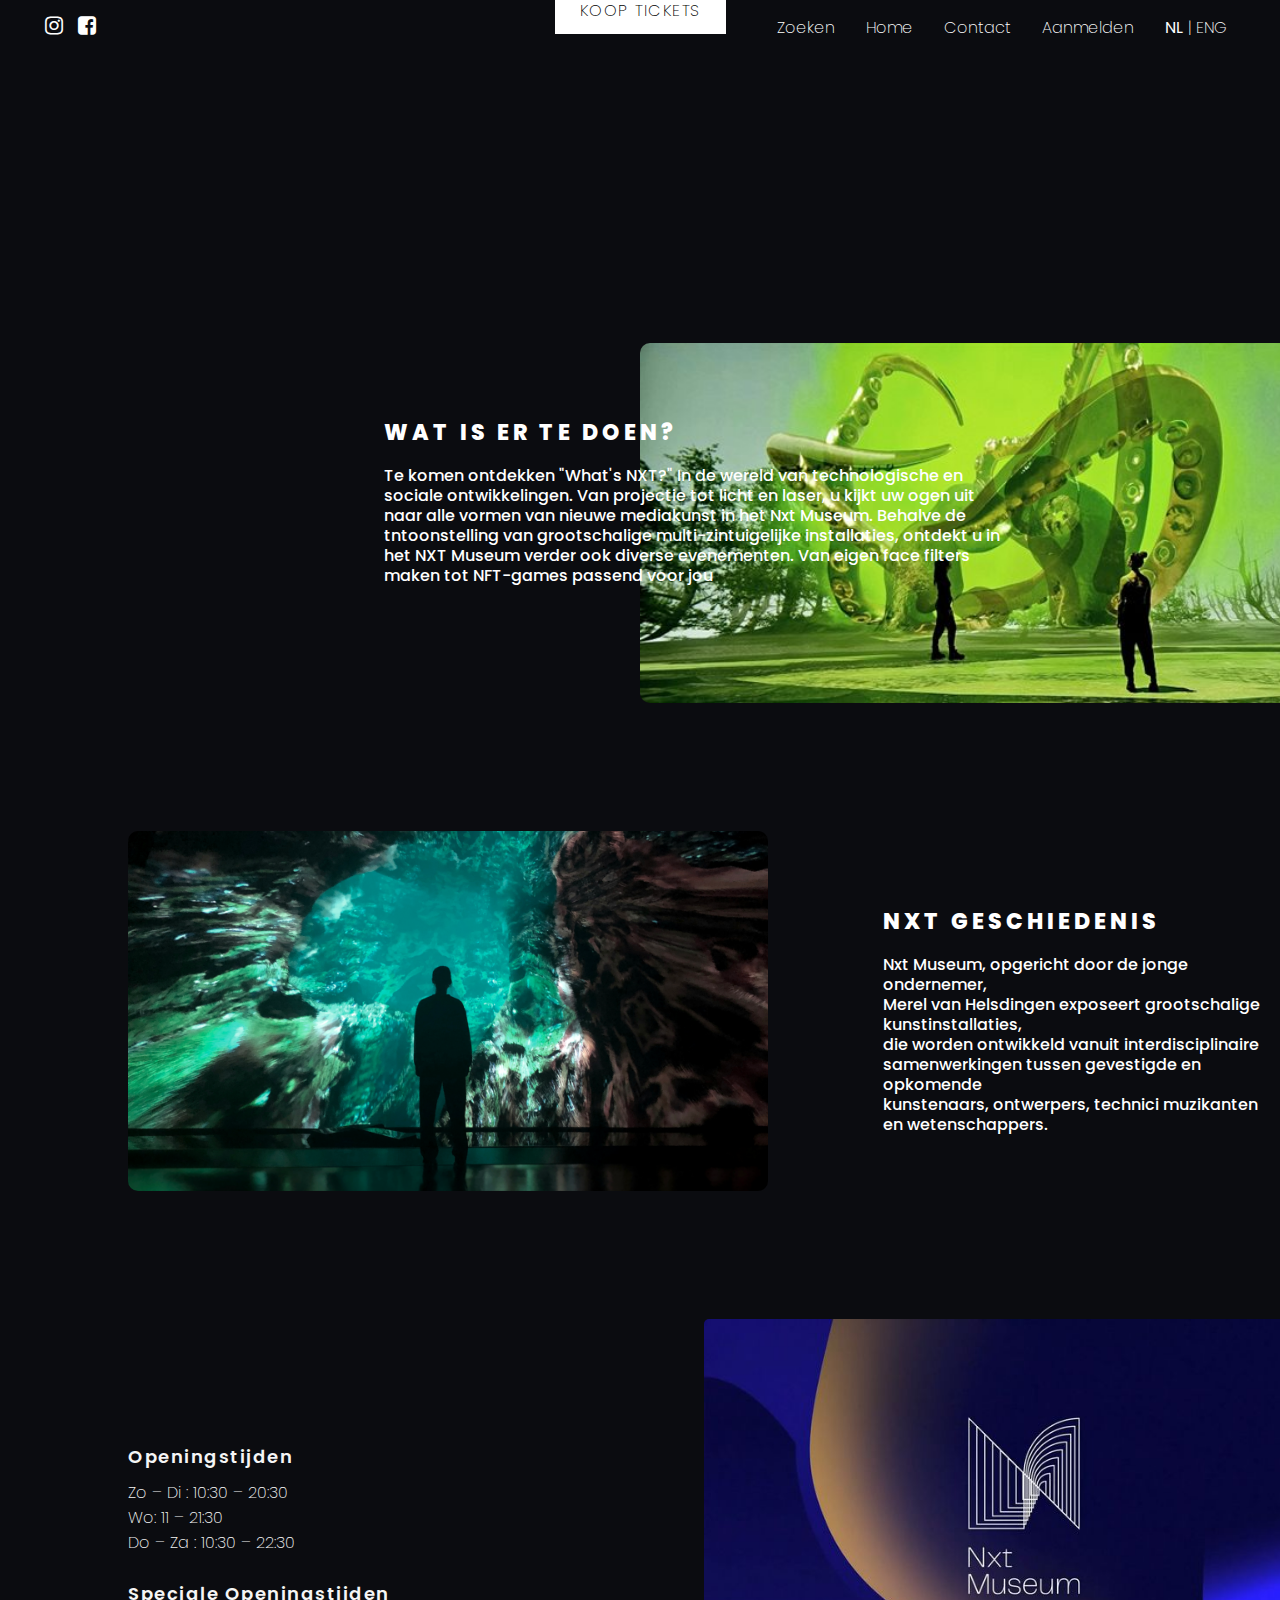
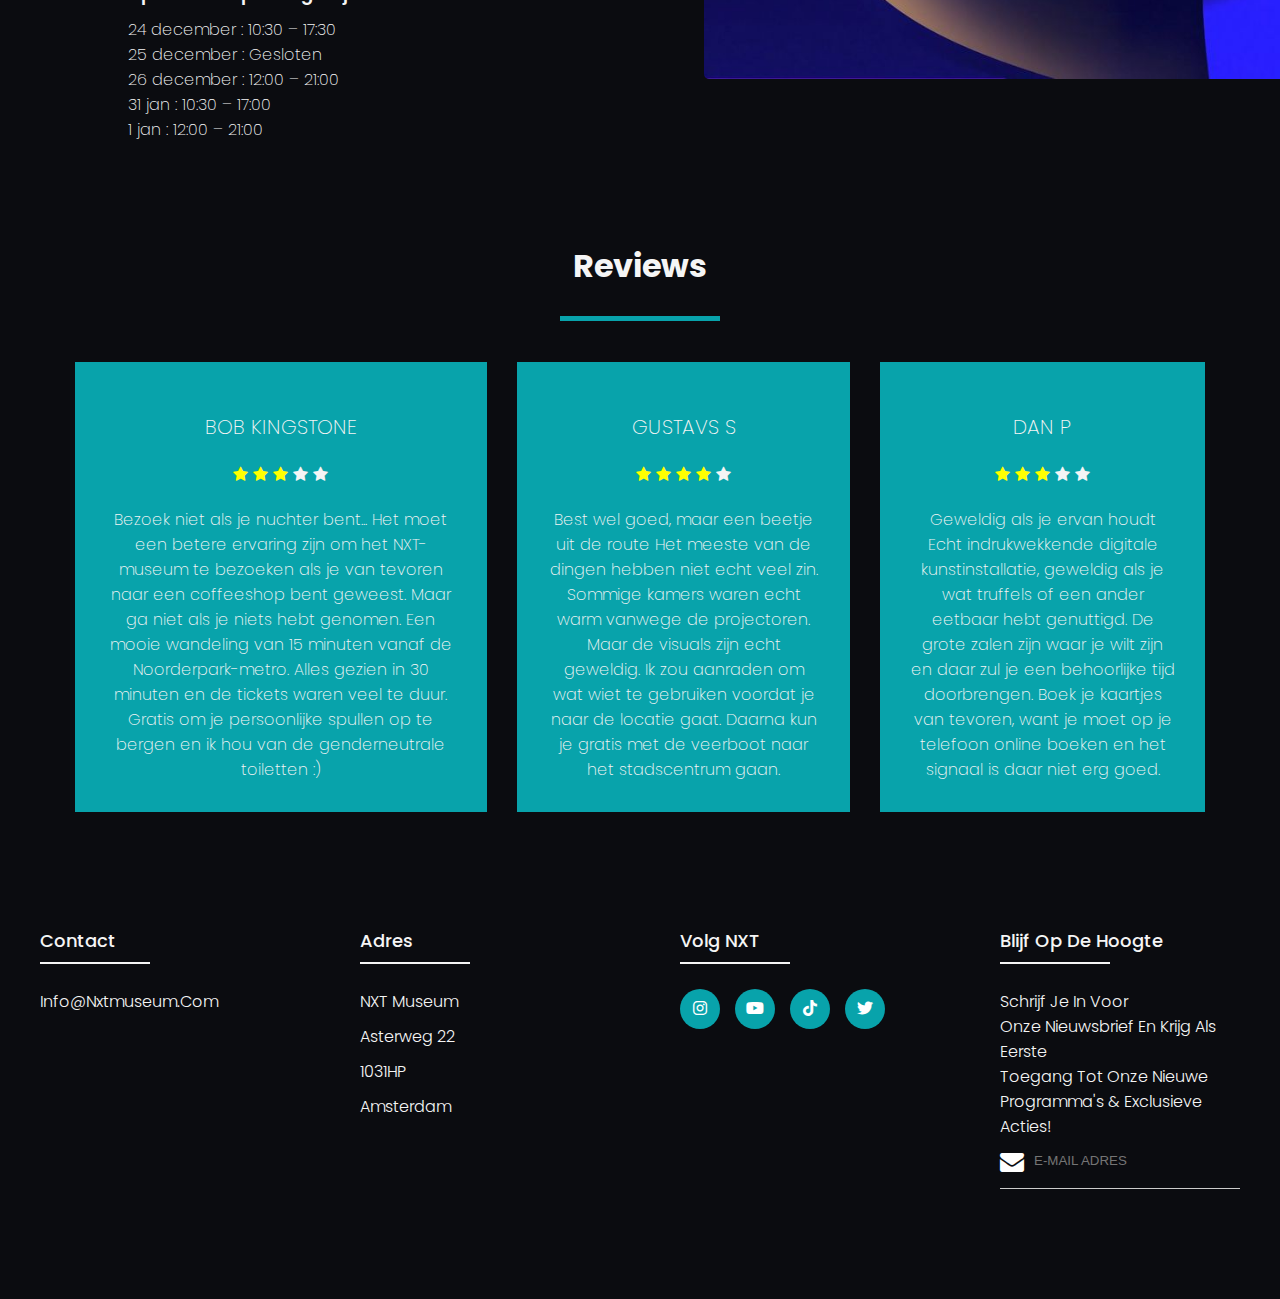
==== commit a26bb8e8: "Final_product" ====
--- a/web god/index.html
+++ b/web god/index.html
@@ -18,7 +18,7 @@
     <link rel="stylesheet" href="https://cdnjs.cloudflare.com/ajax/libs/font-awesome/4.7.0/css/font-awesome.min.css">
     <link rel="stylesheet" href="style.css">
 
-    <title>Navigatie</title>
+    <title>Landinspage</title>
 </head>
 
 <body>
@@ -26,8 +26,8 @@
         <nav id="taskbar">
             <div class="socials">
                 <ul>
-                    <li><a href="#"><i class="icon fa fa-instagram" aria-hidden="true"></i></a></li>
-                    <li><a href="#"><i class="icon fa fa-facebook-square" aria-hidden="true"></i></a></li>
+                    <li><a href="https://www.instagram.com/nxtmuseum/"><i class="icon fa fa-instagram" aria-hidden="true"></i></a></li>
+                    <li><a href="https://www.facebook.com/nxtmuseum/?locale=nl_NL"><i class="icon fa fa-facebook-square" aria-hidden="true"></i></a></li>
                 </ul>
             </div>
             <div class="menu">
@@ -36,19 +36,17 @@
                     <li><a data-lang="1" href="#">Home</a></li>
                     <li><a data-lang="2" href="#">Contact</a></li>
                     <li><a data-lang="3" href="#">Aanmelden</a></li>
+                    <li><a href="indexeng.html"><b>NL</b> | ENG</a></li>
                 </ul>
-                <div class="language-switcher">
-                    <span class="lang active">NL</span>
-                    <span class="lang">EN</span>
-                </div>
+                
             </div>
         </nav>
        
         <section class="slideshow">
             <div id="slideshow">
-                <img class="slide" src="img/nxt.jpg" alt="Slide 1">
-                <img class="slide" src="img/studioirma_diamondmatrix.jpg" alt="Slide 2">
-                <img class="slide" src="img/nxt2.jpg" alt="Slide 3">
+                <img class="slide" src="img/slide1.jpg" alt="Slide 1">
+                <img class="slide" src="img/slide2.jpg" alt="Slide 2">
+                <img class="slide" src="img/slide3.jpg" alt="Slide 3">
                 
             </div>
 
@@ -76,7 +74,7 @@
                 naar alle vormen van nieuwe mediakunst in het Nxt Museum. Behalve de <br>
                 tntoonstelling van grootschalige multi-zintuigelijke installaties, ontdekt u in <br>
                 het NXT Museum verder ook diverse evenementen. Van eigen face filters <br>
-                maken tot NFT-games passern de revue</p>
+                maken tot NFT-games passend voor jou</p>
         </div>
     </section>
 
@@ -87,12 +85,12 @@
         <img id="foto2" src="img/Nxt-Museum-Portfolio-1536x864.png" alt="Super coole ruimte kamer aquarium dinges">
         <div class="geschiedenis-tekst">
             <h3>NXT geschiedenis</h3>
-            <p>Nxt Museum, opgericht door de jonge ondernemer<br> Merel van Helsdingen
-                exposeert grootschalige kunstinstallaties<br> die worden ontwikkeld vanuit interdisciplinaire<br>
+            <p>Nxt Museum, opgericht door de jonge ondernemer,<br> Merel van Helsdingen
+                exposeert grootschalige kunstinstallaties,<br> die worden ontwikkeld vanuit interdisciplinaire<br>
                 samenwerkingen
                 tussen gevestigde en
                 opkomende<br> kunstenaars, ontwerpers, technici
-                muzikanten <br>en wetenschappers</p>
+                muzikanten <br>en wetenschappers.</p>
         </div>
     </section>
 
@@ -133,12 +131,12 @@
                                 <span class="fa fa-star"></span>
                                 <span class="fa fa-star"></span>
                             </div>
-                            <p>Don’t visit when you are sober…
-                                Must be a better experience to visit NXT museum if you have been to a Coffeeshop in
-                                beforehand. But don’t go if you haven’t taking anything. A nice 15 min walk from the
-                                Noorderpark metro. Saw everything in 30 minutes and was way too expensive for the
-                                tickets.
-                                Free to lock up your personal belongings and love the gender neutral toilets :)
+                            <p>Bezoek niet als je nuchter bent... 
+                                Het moet een betere ervaring zijn om het NXT-museum te bezoeken als je van tevoren naar 
+                                een coffeeshop bent geweest. Maar ga niet als je niets hebt genomen. Een mooie wandeling 
+                                van 15 minuten vanaf de Noorderpark-metro. Alles gezien in 30 minuten en de tickets waren 
+                                veel te duur. Gratis om je persoonlijke spullen op te bergen en ik hou van de genderneutrale 
+                                toiletten :)
                             </p>
                         </div>
                     </div>
@@ -155,11 +153,10 @@
                                 <span class="fa fa-star checked"></span>
                                 <span class="fa fa-star"></span>
                             </div>
-                            <p>Pretty good, but a bit out of the way
-                                Most of the stuff doesn't really make sense. Some of the rooms were really hot, because
-                                of
-                                the projectors. But the visuals are really amazing. I would recommend using some weed
-                                before the venue. Afterward, you can take a fairy to the city center for free.</p>
+                            <p>Best wel goed, maar een beetje uit de route Het meeste van de dingen hebben niet echt veel 
+                                zin. Sommige kamers waren echt warm vanwege de projectoren. Maar de visuals zijn echt 
+                                geweldig. Ik zou aanraden om wat wiet te gebruiken voordat je naar de locatie gaat. Daarna 
+                                kun je gratis met de veerboot naar het stadscentrum gaan.</p>
                         </div>
                     </div>
                 </div>
@@ -175,14 +172,10 @@
                                 <span class="fa fa-star"></span>
                                 <span class="fa fa-star"></span>
                             </div>
-                            <p>Great if you're into it
-                                Really impressive digital arts installation, great if you've partaked in some truffles
-                                or another
-                                edible. The main halls are where you want to be and you will spend a good amount of time
-                                in
-                                these. Book your tickets in advance, because you'll have to go on your phone to book
-                                online
-                                and the signal isn't very good there. </p>
+                            <p>Geweldig als je ervan houdt Echt indrukwekkende digitale kunstinstallatie, geweldig als je wat 
+                                truffels of een ander eetbaar hebt genuttigd. De grote zalen zijn waar je wilt zijn en daar zul je 
+                                een behoorlijke tijd doorbrengen. Boek je kaartjes van tevoren, want je moet op je telefoon 
+                                online boeken en het signaal is daar niet erg goed. </p>
                         </div>
                     </div>
                 </div>
@@ -225,7 +218,7 @@
                         <li><a href="#">Schrijf je in voor <br>
                                 onze nieuwsbrief en krijg als eerste <br>
                                 toegang tot onze nieuwe
-                                programma's & exclusieve acties.</a></li>
+                                programma's & exclusieve acties!</a></li>
                         <form>
                             <i style="font-size:24px" class="fa">&#xf0e0;</i>
                             <input type="email" placeholder="E-MAIL ADRES" required>
--- a/web god/style.css
+++ b/web god/style.css
@@ -23,6 +23,8 @@
     height: 600px;
     margin-top: 30vw;
     background-repeat: repeat;
+    animation: fade;
+    animation-duration: 1.5s;
   }
 nav {
     width: 100%;
@@ -33,6 +35,7 @@
     padding: 10px 40px;
     
 }
+
 .menu {
     display: flex; 
     align-items: center;
@@ -60,21 +63,7 @@
     color: #fff;
     cursor: pointer;
 }
-.language-switcher {
-    margin-left: 40px;
-    color: #fff;
-}
-.language-switcher span.active {
-    font-weight: 400;
-}
-.language-switcher span {
-    cursor: pointer;
-}
-.language-switcher span:nth-child(1) {
-   border-right: 1px solid rgb(227, 227, 227);
-   padding-right: 8px;
-   margin-right: 4px;
-}
+
 .content {
     padding: 100px 0;
     margin: 50px auto 0 auto;
@@ -168,7 +157,7 @@
 
 .tijden {
   margin-left: 10vw;
-  width: 100%;
+  width: 1500;
   margin-top: -19vw;
   color: whitesmoke;
 }
@@ -402,7 +391,7 @@
   border-radius: 10px;
   cursor: pointer;
   margin-left: 50vw;
-  margin-top: 10vw;
+  margin-top: 0vw;
 }
 
 .info{
@@ -419,7 +408,7 @@
   letter-spacing: 4px;
   margin-bottom: 20px;
   line-height: 1.2;
-  margin-top: 150px;
+  margin-top: -40px;
   margin-left:-90vw;
 }
 
@@ -434,9 +423,9 @@
   width: 50%;
   margin: auto;
   text-align: center;
-  transform: translate(0vh, 25vh);
+  margin-top: 25vh; 
   margin-bottom: 25vw;
- 
+  border-radius: 10px;
 }
 
 .NXT h1 {
@@ -447,7 +436,6 @@
   letter-spacing: 1.5px;
   font-weight: 600;
   margin-top: -45vw;
- 
 }
 
 .NXT p {
@@ -470,4 +458,4 @@
 .NXT .button:hover {
   background-color: hwb(183 3% 33%);
   transition: 0.5s ease;
-}+}
